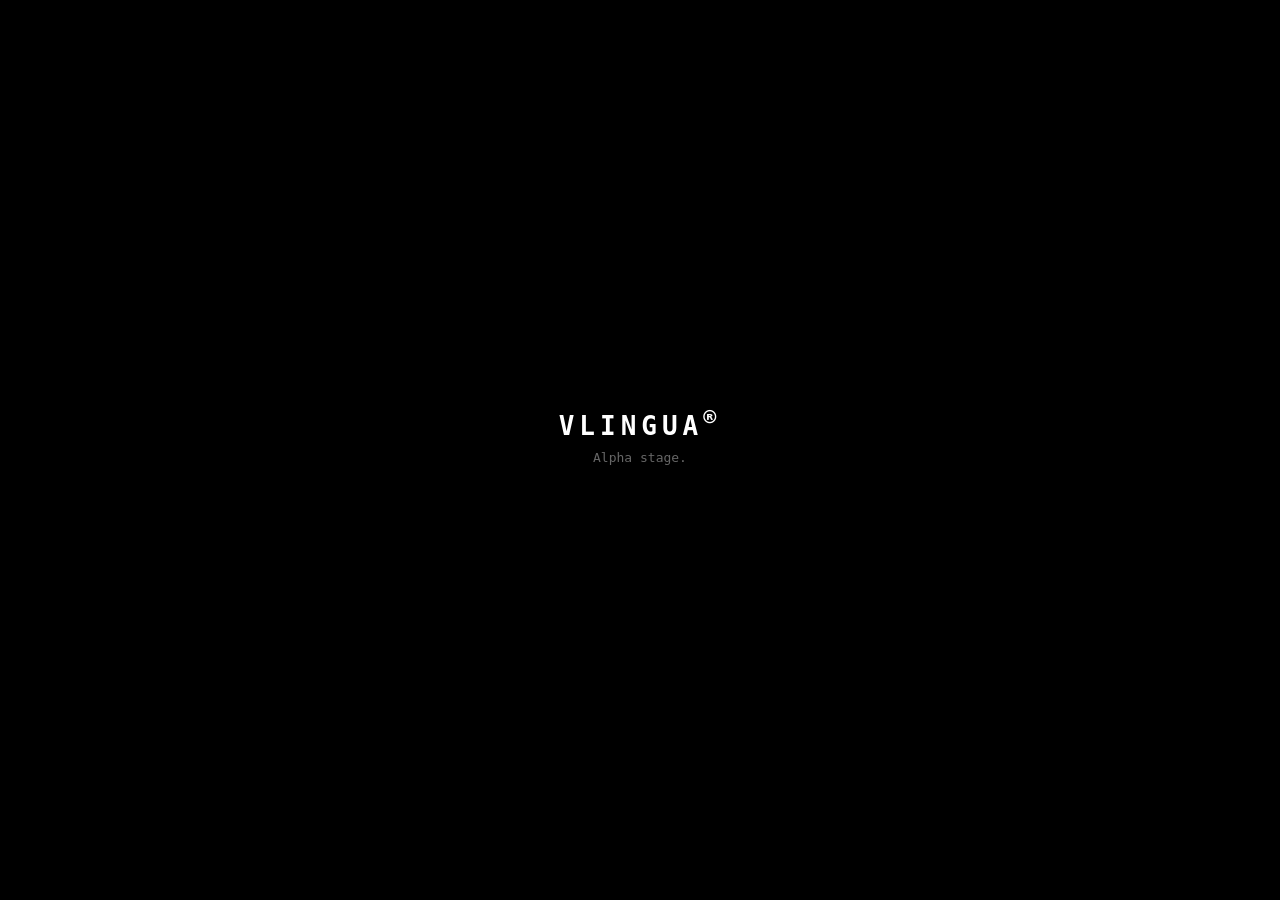
==== index.html @ 322494f4 "first commit" ====
<!DOCTYPE html>
<html lang="en">
<head>
    <meta charset="UTF-8">
    <title>Vlingua</title>
    <style>
        body { 
            background: #000; 
            color: #fff; 
            font-family: monospace; 
            display: flex; 
            flex-direction: column; 
            align-items: center; 
            justify-content: center; 
            height: 100vh; 
            margin: 0; 
        }
        h1 { letter-spacing: 5px; margin: 0; }
        p { color: #666; margin: 10px 0 30px 0; }
    </style>
</head>
<body>
    <h1>VLINGUA<sup>&reg;</sup></h1>
    <p>Alpha stage.</p>
</body>
</html>
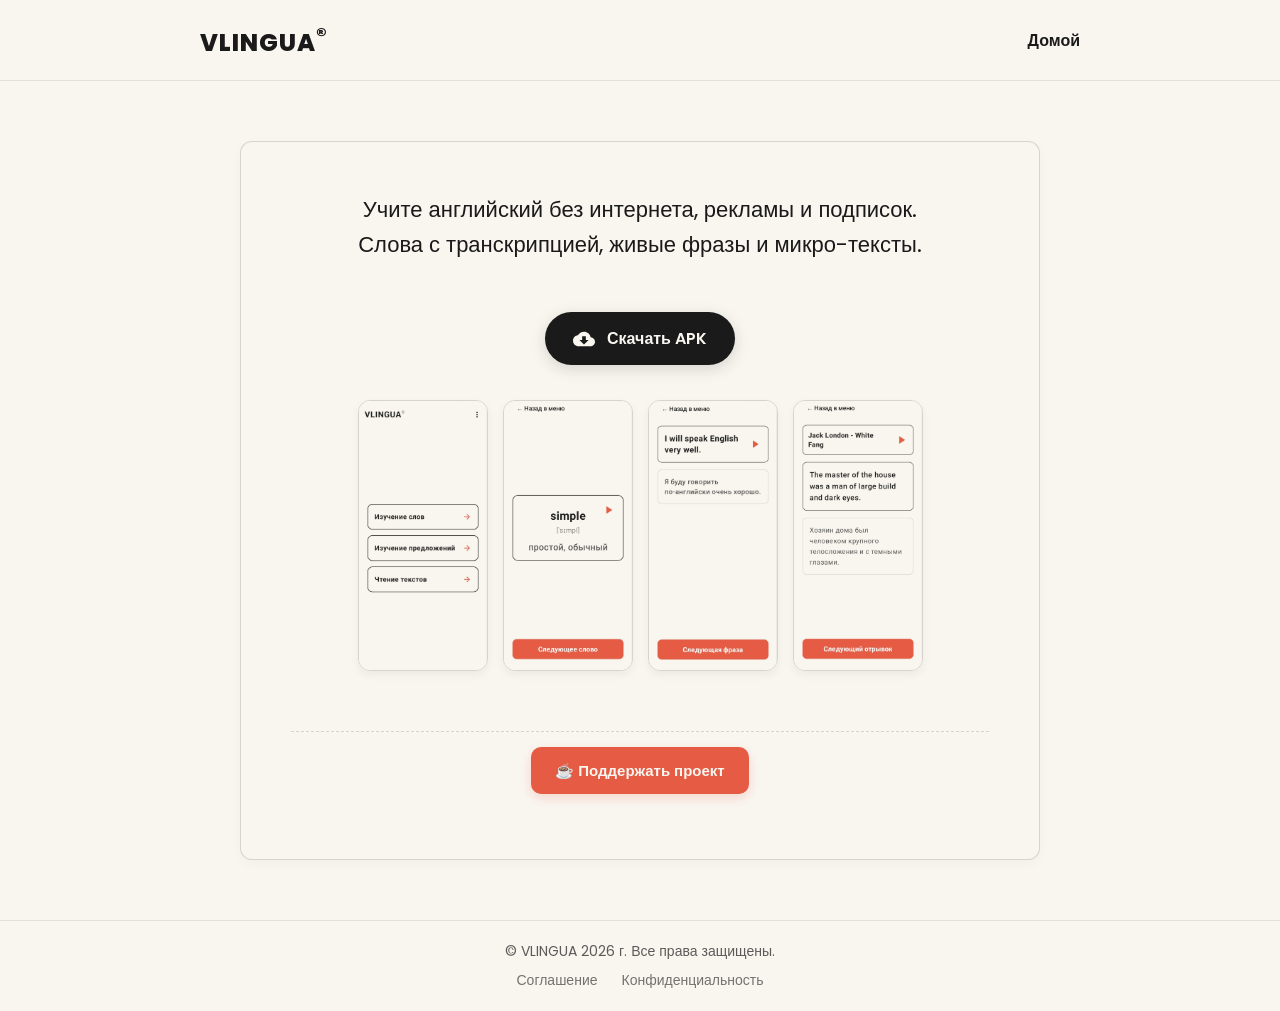
==== commit 9018486f: "Add release" ====
--- a/index.html
+++ b/index.html
@@ -1,27 +1,52 @@
 <!DOCTYPE html>
-<html lang="en">
+<html lang="ru">
 <head>
-    <meta charset="UTF-8">
-    <title>Vlingua</title>
-    <style>
-        body { 
-            background: #000; 
-            color: #fff; 
-            font-family: monospace; 
-            display: flex; 
-            flex-direction: column; 
-            align-items: center; 
-            justify-content: center; 
-            height: 100vh; 
-            margin: 0; 
-        }
-        h1 { letter-spacing: 5px; margin: 0; }
-        p { color: #666; margin: 10px 0 30px 0; }
-    </style>
+  <link rel="stylesheet" href ="src/styles.css" />
+  <link rel="preconnect" href="https://fonts.googleapis.com" />
+  <link rel="preconnect" href="https://fonts.gstatic.com" crossorigin />
+  <link href="https://fonts.googleapis.com/css2?family=Poppins:wght@300;400;600;700;800&display=swap" rel="stylesheet" />
+  <meta charset = "utf-8"/>
+  <meta name = "viewport" content="width=device-width, initial-scale=1.0"/>
+  <title>Главная страница</title>
 </head>
 <body>
-    <h1>VLINGUA<sup>&reg;</sup></h1>
-    <p>Alpha stage.</p>
+  <header>
+    <a href = "index.html"><h1 class = "h1logo">VLINGUA<sup>&reg;</sup></h1></a>
+    <nav>
+	<ul>
+	    <li><a href = "index.html">Домой</a></li>
+	</ul>
+    </nav>
+  </header>
+    <div class="conteiner">
+    <div class="listofcontent">
+      <h3>Учите английский без интернета, рекламы и подписок. Слова с транскрипцией, живые фразы и микро-тексты.</h3>
+      <div class="cta-wrapper">
+          <a href="https://github.com/Vlingua/vlingua/releases/download/1.0.0/vlingua-v1.0.0.apk" class="github-btn" target="_blank" rel="noopener">
+              <svg class="download-icon" viewBox="0 0 24 24" fill="currentColor" xmlns="http://w3.org">
+                  <path d="M19.35 10.04C18.67 6.59 15.64 4 12 4 9.11 4 6.6 5.64 5.35 8.04 2.34 8.36 0 10.91 0 14c0 3.31 2.69 6 6 6h13c2.76 0 5-2.24 5-5 0-2.64-2.05-4.78-4.65-4.96zM17 13l-5 5-5-5h3V9h4v4h3z"/>
+              </svg>
+               <span>Скачать APK</span>
+          </a>
+      </div>
+      <div class="screenshots-gallery">
+        <img src="src/IMG-1.jpg" alt="Главная" class="app-screen">
+        <img src="src/IMG-2.jpg" alt="Режим слова" class="app-screen">
+        <img src="src/IMG-3.jpg" alt="Режим фразы" class="app-screen">
+        <img src="src/IMG-4.jpg" alt="Режим тексты" class="app-screen">
+      </div>
+      <div class="donate-wrapper">
+        <a href="https://www.sberbank.ru/ru/choise_bank?requisiteNumber=79677491486&bankCode=100000000111" class="donate-btn" target="_blank" rel="noopener">
+          ☕ Поддержать проект
+        </a>
+      </div>
+      <!-- --------------------------------------- -->
+    </div>
+  </div>
+  <div id = "footer">
+    <p>© VLINGUA 2026 г. Все права защищены.</p>
+    <a href ="terms.html">Соглашение</a>
+    <a href ="privacy.html">Конфиденциальность</a>
+  </div>
 </body>
 </html>
-
--- a/src/styles.css
+++ b/src/styles.css
@@ -0,0 +1,275 @@
+/* --- Сброс стилей и базовые настройки --- */
+* {
+    margin: 0px;
+    padding: 0px;
+    box-sizing: border-box; /* Защищает разметку от поломок при padding */
+}
+
+body {
+    /* 60% - Теплый белый бумажный фон Sanzo Wada */
+    background-color: #F9F6F0; 
+    /* 30% - Глубокий угольный цвет для всего основного текста */
+    color: #1A1A1A; 
+    font-family: 'Poppins', sans-serif;
+    display: flex;
+    flex-direction: column;
+    min-height: 100vh;
+}
+
+/* --- Ссылки --- */
+a {
+    text-decoration: none;
+    color: #1A1A1A;
+    transition: color 0.2s ease; /* Плавная смена цвета при наведении */
+}
+
+/* 10% - Акцент при наведении на ссылки: Кораллово-красный */
+a:hover {
+    color: #E55B44; 
+}
+
+/* --- Шапка сайта (Header) --- */
+header {
+    display: flex;
+    flex-direction: row;
+    justify-content: space-between;
+    align-items: center;
+    padding: 15px 20px;
+    /* Тонкая серо-черная линия снизу для структуры */
+    border-bottom: 1px solid rgba(26, 26, 26, 0.1); 
+}
+
+.h1logo {
+    color: #1A1A1A;
+    font-size: 24px;
+    font-weight: 800;
+    letter-spacing: 1px;
+}
+
+/* 10% - Название бренда загорается коралловым при наведении */
+.h1logo:hover {
+    color: #E55B44;
+}
+
+nav ul {
+    list-style: none;
+}
+
+nav li {
+    display: inline-block;
+}
+
+nav a {
+    font-weight: 600;
+    font-size: 16px;
+}
+
+/* --- Главный контейнер (Container) --- */
+.conteiner {
+    flex: 1; /* Прижимает футер к самому низу экрана */
+    display: flex;
+    flex-direction: column;
+    justify-content: center;
+    padding: 20px;
+}
+
+/* --- Карточки контента --- */
+.listofcontent, .content {
+    /* Чистый белый цвет заменен на мягкую бумажную подложку */
+    background: #F9F6F0; 
+    /* Мягкая серо-черная аккуратная рамка для карточки слов */
+    border: 1px solid rgba(26, 26, 26, 0.15); 
+    border-radius: 12px; /* Закругленные углы как в Android */
+    padding: 30px;
+    margin: 15px 0;
+    box-shadow: 0 4px 12px rgba(26, 26, 26, 0.03); /* Едва заметная дорогая тень */
+}
+
+/* Стилизация главного оффера внутри карточки */
+.listofcontent h3 {
+    font-weight: 400;
+    line-height: 1.6;
+    font-size: 18px;
+    max-width: 600px;
+    margin: 0 auto;
+    text-align: center;
+}
+
+/* --- Футер сайта (Нижняя панель) --- */
+#footer {
+    padding: 20px;
+    text-align: center;
+    font-size: 14px;
+    /* Тонкая серо-черная линия сверху для отделения футера */
+    border-top: 1px solid rgba(26, 26, 26, 0.1); 
+    color: rgba(26, 26, 26, 0.7); /* Чуть приглушенный угольный текст */
+}
+
+#footer p {
+    margin-bottom: 8px;
+}
+
+#footer a {
+    margin: 0 10px;
+    font-weight: 400;
+    color: rgba(26, 26, 26, 0.6);
+}
+
+#footer a:hover {
+    color: #E55B44; /* Коралловый при наведении в футере */
+}
+
+/* --- Код и превью (если будут на сайте) --- */
+pre {
+    background: rgba(26, 26, 26, 0.03);
+    border: 1px solid rgba(26, 26, 26, 0.1);
+    border-left: 4px solid #E55B44; /* 10% - Коралловый акцент на линию слева */
+    color: #1A1A1A;
+    font-family: monospace;
+    font-size: 15px;
+    line-height: 1.6;
+    margin-bottom: 1.6em;
+    max-width: 100%;
+    overflow: auto;
+    padding: 1em 1.5em;
+    display: block;
+    word-wrap: break-word;
+    border-radius: 0 8px 8px 0;
+}
+
+/* --- Адаптивность для больших экранов (Компьютеры и ноутбуки) --- */
+@media (min-width: 950px) {
+    header {
+        padding: 20px 200px; /* Выравнивание шапки по сетке контента */
+    }
+
+    .conteiner {
+        padding: 40px 0;
+    }
+
+    .listofcontent, .content {
+        max-width: 800px;
+        width: 100%;
+        margin: 20px auto; /* Центрирование карточки строго по центру экрана */
+        padding: 50px;
+    }
+
+    .listofcontent h3 {
+        font-size: 22px; /* Более крупный и читаемый шрифт на ПК */
+    }
+
+    .picture {
+        height: 350px;
+    }
+}
+
+.github-btn {
+    display: inline-flex;
+    align-items: center;
+    background-color: #1A1A1A; /* Ваша 30% структура */
+    color: #F9F6F0 !important;
+    padding: 14px 28px;
+    border-radius: 50px;
+    font-weight: 600;
+    font-size: 16px;
+    box-shadow: 0 4px 15px rgba(26, 26, 26, 0.15);
+    transition: all 0.3s ease;
+}
+
+.github-btn:hover {
+    background-color: #E55B44; /* 10% - Коралловый всплеск Вады */
+    transform: translateY(-2px);
+    box-shadow: 0 6px 20px rgba(229, 91, 68, 0.3);
+}
+
+.download-icon {
+    width: 22px;
+    height: 22px;
+    margin-right: 12px;
+    fill: currentColor;
+}
+
+.cta-wrapper {
+    display: flex;
+    justify-content: center; /* Центрирует карточку кнопки по горизонтали */
+    align-items: center;
+    margin-top: 50px;       /* Увеличенный отступ сверху от текста h3 */
+    margin-bottom: 20px;    /* Отступ снизу до границ контейнера */
+    width: 100%;            /* Растягиваем контейнер во всю ширину для точного центра */
+}
+
+.screenshots-gallery {
+    display: flex;
+    flex-direction: row;
+    
+    /* ИСПРАВЛЕНИЕ: Это свойство сдвинет все 4 скриншота ровно в центр */
+    justify-content: center; 
+    
+    /* Зазор между скриншотами */
+    gap: 15px; 
+    margin-top: 35px;
+    
+    /* Разрешаем перенос картинок на новую строку, если они не влезают на мобильных */
+    flex-wrap: wrap; 
+    padding-bottom: 10px;
+    width: 100%;
+}
+
+.app-screen {
+    /* Поскольку картинок теперь 4, пропорционально уменьшаем базовую ширину */
+    width: 22%; 
+    min-width: 80px;
+    max-width: 130px; 
+    height: auto;
+    border-radius: 12px;
+    border: 1px solid rgba(26, 26, 26, 0.15); 
+    box-shadow: 0 4px 10px rgba(26, 26, 26, 0.05);
+}
+
+/* --- Блок поддержки автора (Донат) --- */
+.donate-wrapper {
+    text-align: center;
+    margin-top: 40px; /* Свободный отступ от скриншотов сверху */
+    padding: 15px;
+    border-top: 1px dashed rgba(26, 26, 26, 0.15); /* Аккуратная пунктирная линия сверху */
+}
+
+.donate-text {
+    font-size: 14px;
+    line-height: 1.5;
+    /* Угольный текст, но слегка приглушенный для мягкости */
+    color: rgba(26, 26, 26, 0.7); 
+    max-width: 500px;
+    margin: 0 auto 15px auto; /* Центрируем текст по центру */
+}
+
+.donate-btn {
+    display: inline-flex;
+    align-items: center;
+    /* 10% Акцент Вады - кораллово-красный цвет */
+    background-color: #E55B44; 
+    color: #F9F6F0 !important; /* Цвет теплой бумаги для текста */
+    padding: 12px 24px;
+    border-radius: 10px;
+    font-weight: 600;
+    font-size: 15px;
+    box-shadow: 0 4px 12px rgba(229, 91, 68, 0.2);
+    transition: all 0.2s ease;
+}
+
+/* Эффект при наведении */
+.donate-btn:hover {
+    /* Меняется на глубокий угольный */
+    background-color: #1A1A1A; 
+    box-shadow: 0 6px 15px rgba(26, 26, 26, 0.2);
+    transform: translateY(-1px);
+}
+
+@media (min-width: 950px) {
+    .donate-wrapper {
+        margin-top: 50px;
+    }
+    .donate-text {
+        font-size: 15px;
+    }
+}
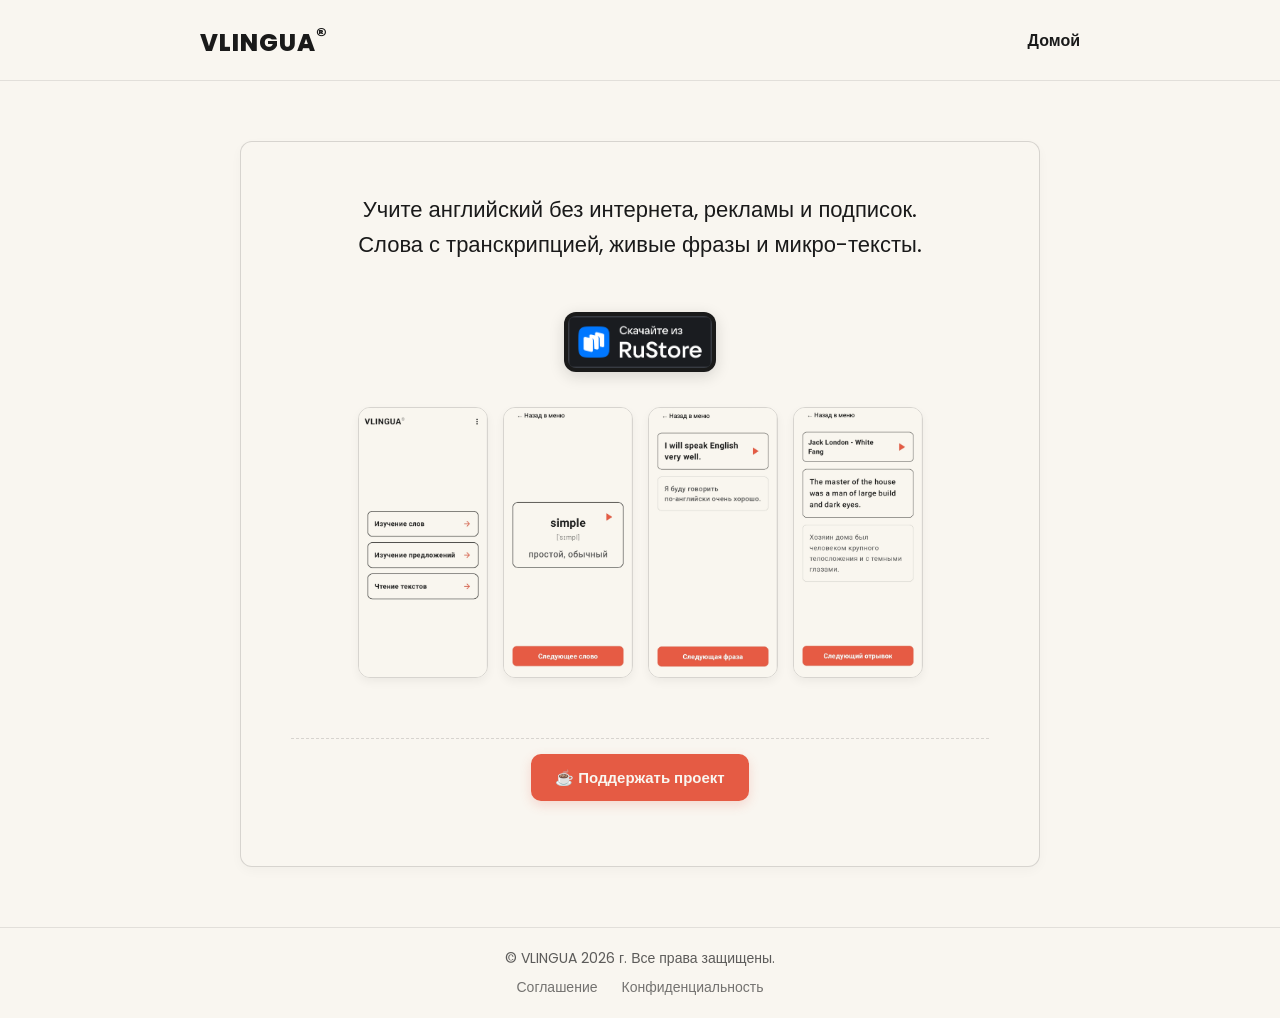
==== commit 9db7331a: "Add rustore link" ====
--- a/index.html
+++ b/index.html
@@ -22,11 +22,8 @@
     <div class="listofcontent">
       <h3>Учите английский без интернета, рекламы и подписок. Слова с транскрипцией, живые фразы и микро-тексты.</h3>
       <div class="cta-wrapper">
-          <a href="https://github.com/Vlingua/vlingua/releases/download/1.0.0/vlingua-v1.0.0.apk" class="github-btn" target="_blank" rel="noopener">
-              <svg class="download-icon" viewBox="0 0 24 24" fill="currentColor" xmlns="http://w3.org">
-                  <path d="M19.35 10.04C18.67 6.59 15.64 4 12 4 9.11 4 6.6 5.64 5.35 8.04 2.34 8.36 0 10.91 0 14c0 3.31 2.69 6 6 6h13c2.76 0 5-2.24 5-5 0-2.64-2.05-4.78-4.65-4.96zM17 13l-5 5-5-5h3V9h4v4h3z"/>
-              </svg>
-               <span>Скачать APK</span>
+          <a href="https://www.rustore.ru/catalog/app/com.vlingua.vlingua" class="rustore-btn" target="_blank" rel="noopener">
+              <img src="src/logo-color-dark.png" alt="Скачайте из RuStore" class="rustore-badge-img">
           </a>
       </div>
       <div class="screenshots-gallery">
--- a/src/styles.css
+++ b/src/styles.css
@@ -163,39 +163,38 @@
     }
 }
 
-.github-btn {
+.rustore-btn {
     display: inline-flex;
     align-items: center;
-    background-color: #1A1A1A; /* Ваша 30% структура */
-    color: #F9F6F0 !important;
-    padding: 14px 28px;
-    border-radius: 50px;
-    font-weight: 600;
-    font-size: 16px;
+    justify-content: center;
+    background-color: #1A1A1A;
+    padding: 4px;
+    border-radius: 12px;
     box-shadow: 0 4px 15px rgba(26, 26, 26, 0.15);
     transition: all 0.3s ease;
-}
-
-.github-btn:hover {
-    background-color: #E55B44; /* 10% - Коралловый всплеск Вады */
+    text-decoration: none;
+}
+
+.rustore-btn:hover {
+    background-color: #E55B44;
     transform: translateY(-2px);
     box-shadow: 0 6px 20px rgba(229, 91, 68, 0.3);
 }
 
-.download-icon {
-    width: 22px;
-    height: 22px;
-    margin-right: 12px;
-    fill: currentColor;
+.rustore-badge-img {
+    height: 52px;
+    width: auto;
+    display: block;
+    border-radius: 8px;
 }
 
 .cta-wrapper {
     display: flex;
-    justify-content: center; /* Центрирует карточку кнопки по горизонтали */
-    align-items: center;
-    margin-top: 50px;       /* Увеличенный отступ сверху от текста h3 */
-    margin-bottom: 20px;    /* Отступ снизу до границ контейнера */
-    width: 100%;            /* Растягиваем контейнер во всю ширину для точного центра */
+    justify-content: center; 
+    align-items: center;
+    margin-top: 50px;       
+    margin-bottom: 20px;    
+    width: 100%;            
 }
 
 .screenshots-gallery {
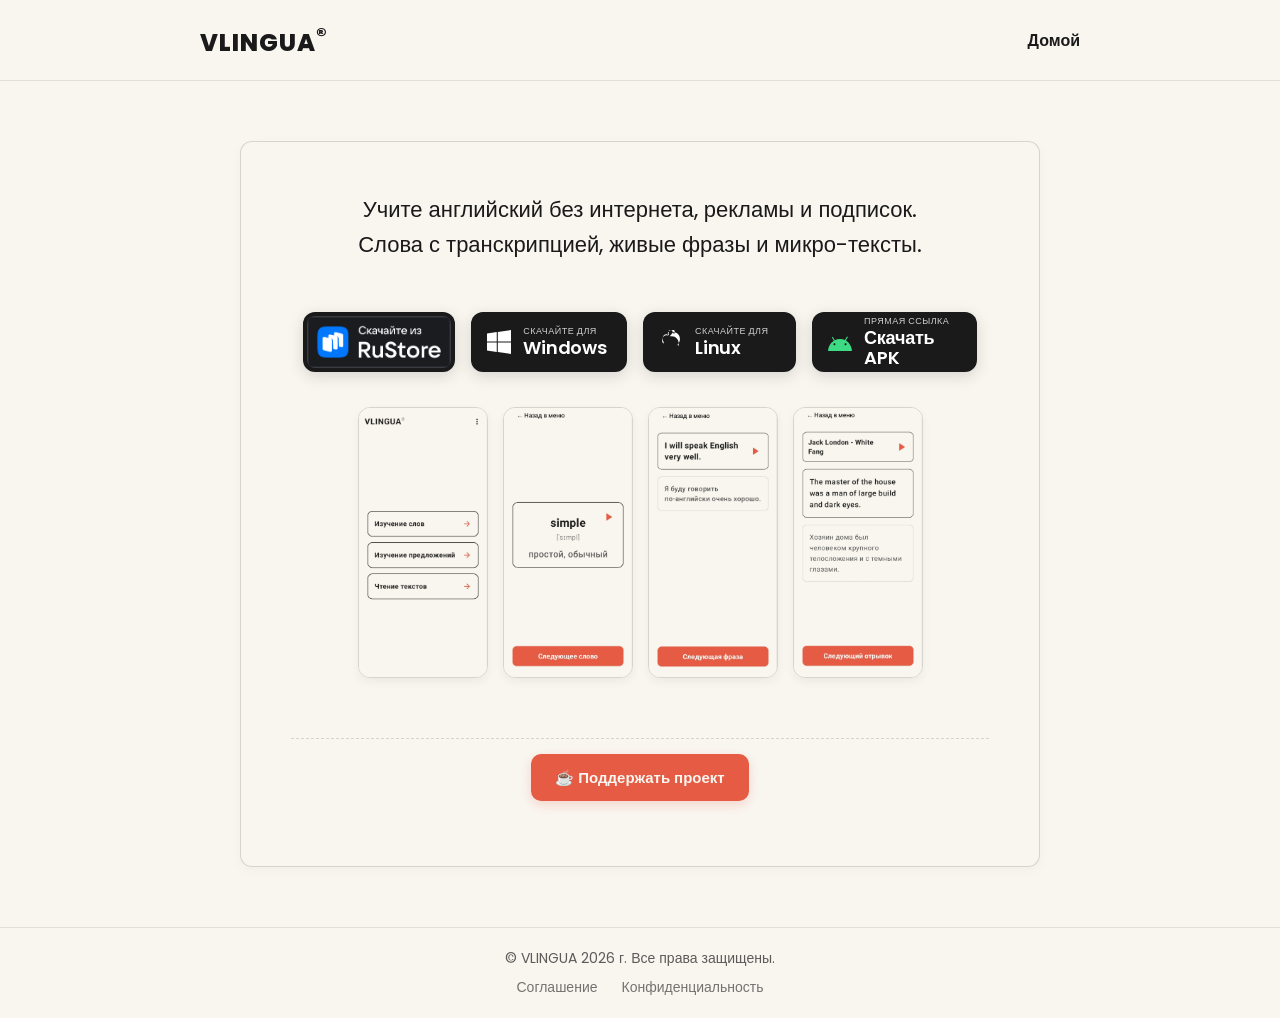
==== commit 9c696454: "Add release" ====
--- a/index.html
+++ b/index.html
@@ -2,6 +2,7 @@
 <html lang="ru">
 <head>
   <link rel="stylesheet" href ="src/styles.css" />
+  <link rel="icon" type="image/png" href="src/favicon.png">
   <link rel="preconnect" href="https://fonts.googleapis.com" />
   <link rel="preconnect" href="https://fonts.gstatic.com" crossorigin />
   <link href="https://fonts.googleapis.com/css2?family=Poppins:wght@300;400;600;700;800&display=swap" rel="stylesheet" />
@@ -25,6 +26,42 @@
           <a href="https://www.rustore.ru/catalog/app/com.vlingua.vlingua" class="rustore-btn" target="_blank" rel="noopener">
               <img src="src/logo-color-dark.png" alt="Скачайте из RuStore" class="rustore-badge-img">
           </a>
+          
+          <a href="https://github.com/Vlingua/vlingua/releases/download/1.0.0/vlingua-v1.0.0-x64.exe" class="rustore-btn" download>
+              <div class="desktop-badge-content">
+                  <svg class="badge-svg-icon" viewBox="0 0 24 24" fill="currentColor">
+                      <path d="M0 3.449L9.75 2.1v9.451H0V3.449zM0 12.45h9.75v9.45L0 20.551v-8.101zM10.8 1.95L24 0v11.55H10.8V1.95zM10.8 12.45H24v11.55l-13.2-1.95v-9.6z"/>
+                  </svg>
+                  <div class="badge-text-block">
+                      <span class="badge-sub-text">Скачайте для</span>
+                      <span class="badge-main-text">Windows</span>
+                  </div>
+              </div>
+          </a>
+          
+          <a href="https://github.com/Vlingua/vlingua/releases/download/1.0.0/vlingua-v1.0.0.tar" class="rustore-btn" download>
+              <div class="desktop-badge-content">
+                  <svg class="badge-svg-icon" viewBox="0 0 24 24" fill="currentColor">
+                      <path d="M12 .003c-.947 0-1.84.185-2.613.518.528.28 1.05.65 1.54.1.284-.316.666-.518 1.073-.518.91 0 1.64.848 1.64 1.91 0 .152-.016.3-.045.443.435-.098.892-.15 1.36-.15 3.328 0 6.012 3.018 6.012 6.75 0 2.227-.96 4.195-2.457 5.437.318.523.58 1.11.758 1.734a5.952 5.952 0 0 0 .546-2.434c0-4.142-3.08-7.5-6.88-7.5-.544 0-1.07.07-1.574.2a2.38 2.38 0 0 0-.256-.995c.57-.406 1.084-.95 1.516-1.597.5-.75 1.03-1.026 1.637-.624.167.112.372.18.594.18.636 0 1.15-.556 1.15-1.24 0-.498-.344-.916-.813-1.134.196-.403.313-.865.313-1.353 0-1.636-1.124-2.96-2.512-2.96-.34 0-.663.08-.952.225A5.823 5.822 0 0 0 12 .003zm-2.072 2.1c-.636 0-1.15.556-1.15 1.24 0 .343.13.65.342.883-.1.144-.183.3-.247.465a3.42 3.42 0 0 0-1.465-.333c-2.146 0-3.882 1.942-3.882 4.346 0 1.277.487 2.417 1.277 3.238-.172.548-.28 1.134-.316 1.74a4.417 4.417 0 0 1-1.396-3.237c0-2.8 1.96-5.074 4.377-5.074.453 0 .887.08 1.293.227a1.472 1.472 0 0 0 1.168-1.24c0-.14.02-.27.05-.4-.282-.162-.49-.452-.49-.795 0-.5.222-.924.53-.133-.11-.295-.175-.494-.175zM12 8.253c4.274 0 7.74 3.802 7.74 8.5 0 .914-.132 1.8-.372 2.637-.68 2.37-2.484 4.148-4.75 4.544a8.777 8.777 0 0 1-5.234 0c-2.266-.396-4.07-2.173-4.75-4.544a10.07 10.07 0 0 1-.373-2.637c0-4.698 3.466-8.5 7.74-8.5zm0 1.5c-3.327 0-6.022 3.13-6.022 7 0 .62.083 1.218.234 1.785.495 1.865 1.928 3.277 3.666 3.59a6.837 8.8 0 0 0 4.244 0c1.738-.313 3.17-1.725 3.666-3.59.15-.567.234-1.166.234-1.785 0-3.87-2.695-7-6.022-7z"/>
+                  </svg>
+                  <div class="badge-text-block">
+                      <span class="badge-sub-text">Скачайте для</span>
+                      <span class="badge-main-text">Linux</span>
+                  </div>
+              </div>
+          </a>
+
+          <a href="https://github.com/Vlingua/vlingua/releases/download/1.0.0/vlingua-v1.0.0.apk" class="rustore-btn" download>
+              <div class="desktop-badge-content">
+                  <svg class="badge-svg-icon android-icon-color" viewBox="0 0 24 24" fill="currentColor">
+                      <path d="M17.523 15.3414c-.5511 0-.9993-.4482-.9993-.9993s.4482-.9993.9993-.9993c.5511 0 .9993.4482.9993.9993s-.4482.9993-.9993.9993m-11.046 0c-.5511 0-.9993-.4482-.9993-.9993s.4482-.9993.9993-.9993c.5511 0 .9993.4482.9993.9993s-.4482.9993-.9993.9993m11.3945-4.838l1.7915-3.103a.5398.5398 0 0 0-.1969-.737c-.2444-.141-.5573-.0572-.6983.1872l-1.821 3.1554A11.4116 11.4116 0 0 0 12 9.006c-1.8906 0-3.6338.4632-5.1843 1.2803L4.9947 7.131a.5413.5413 0 0 0-.6983-.1873c-.2444.141-.3283.4539-.197.737l1.7916 3.103C2.4578 12.8715.352 16.5375 0 20.9163h24c-.352-4.3788-2.4578-8.0448-5.9355-10.4129"/>
+                  </svg>
+                  <div class="badge-text-block">
+                      <span class="badge-sub-text">Прямая ссылка</span>
+                      <span class="badge-main-text">Скачать APK</span>
+                  </div>
+              </div>
+          </a>
       </div>
       <div class="screenshots-gallery">
         <img src="src/IMG-1.jpg" alt="Главная" class="app-screen">
--- a/src/styles.css
+++ b/src/styles.css
@@ -1,14 +1,12 @@
-/* --- Сброс стилей и базовые настройки --- */
+
 * {
     margin: 0px;
     padding: 0px;
-    box-sizing: border-box; /* Защищает разметку от поломок при padding */
+    box-sizing: border-box;
 }
 
 body {
-    /* 60% - Теплый белый бумажный фон Sanzo Wada */
     background-color: #F9F6F0; 
-    /* 30% - Глубокий угольный цвет для всего основного текста */
     color: #1A1A1A; 
     font-family: 'Poppins', sans-serif;
     display: flex;
@@ -16,26 +14,22 @@
     min-height: 100vh;
 }
 
-/* --- Ссылки --- */
 a {
     text-decoration: none;
     color: #1A1A1A;
-    transition: color 0.2s ease; /* Плавная смена цвета при наведении */
-}
-
-/* 10% - Акцент при наведении на ссылки: Кораллово-красный */
+    transition: color 0.2s ease;
+}
+
 a:hover {
     color: #E55B44; 
 }
 
-/* --- Шапка сайта (Header) --- */
 header {
     display: flex;
     flex-direction: row;
     justify-content: space-between;
     align-items: center;
     padding: 15px 20px;
-    /* Тонкая серо-черная линия снизу для структуры */
     border-bottom: 1px solid rgba(26, 26, 26, 0.1); 
 }
 
@@ -46,7 +40,6 @@
     letter-spacing: 1px;
 }
 
-/* 10% - Название бренда загорается коралловым при наведении */
 .h1logo:hover {
     color: #E55B44;
 }
@@ -64,28 +57,23 @@
     font-size: 16px;
 }
 
-/* --- Главный контейнер (Container) --- */
 .conteiner {
-    flex: 1; /* Прижимает футер к самому низу экрана */
+    flex: 1;
     display: flex;
     flex-direction: column;
     justify-content: center;
     padding: 20px;
 }
 
-/* --- Карточки контента --- */
 .listofcontent, .content {
-    /* Чистый белый цвет заменен на мягкую бумажную подложку */
     background: #F9F6F0; 
-    /* Мягкая серо-черная аккуратная рамка для карточки слов */
     border: 1px solid rgba(26, 26, 26, 0.15); 
-    border-radius: 12px; /* Закругленные углы как в Android */
+    border-radius: 12px;
     padding: 30px;
     margin: 15px 0;
-    box-shadow: 0 4px 12px rgba(26, 26, 26, 0.03); /* Едва заметная дорогая тень */
-}
-
-/* Стилизация главного оффера внутри карточки */
+    box-shadow: 0 4px 12px rgba(26, 26, 26, 0.03);
+}
+
 .listofcontent h3 {
     font-weight: 400;
     line-height: 1.6;
@@ -95,14 +83,12 @@
     text-align: center;
 }
 
-/* --- Футер сайта (Нижняя панель) --- */
 #footer {
     padding: 20px;
     text-align: center;
     font-size: 14px;
-    /* Тонкая серо-черная линия сверху для отделения футера */
     border-top: 1px solid rgba(26, 26, 26, 0.1); 
-    color: rgba(26, 26, 26, 0.7); /* Чуть приглушенный угольный текст */
+    color: rgba(26, 26, 26, 0.7);
 }
 
 #footer p {
@@ -116,14 +102,13 @@
 }
 
 #footer a:hover {
-    color: #E55B44; /* Коралловый при наведении в футере */
-}
-
-/* --- Код и превью (если будут на сайте) --- */
+    color: #E55B44;
+}
+
 pre {
     background: rgba(26, 26, 26, 0.03);
     border: 1px solid rgba(26, 26, 26, 0.1);
-    border-left: 4px solid #E55B44; /* 10% - Коралловый акцент на линию слева */
+    border-left: 4px solid #E55B44;
     color: #1A1A1A;
     font-family: monospace;
     font-size: 15px;
@@ -137,10 +122,9 @@
     border-radius: 0 8px 8px 0;
 }
 
-/* --- Адаптивность для больших экранов (Компьютеры и ноутбуки) --- */
 @media (min-width: 950px) {
     header {
-        padding: 20px 200px; /* Выравнивание шапки по сетке контента */
+        padding: 20px 200px;
     }
 
     .conteiner {
@@ -150,12 +134,12 @@
     .listofcontent, .content {
         max-width: 800px;
         width: 100%;
-        margin: 20px auto; /* Центрирование карточки строго по центру экрана */
+        margin: 20px auto;
         padding: 50px;
     }
 
     .listofcontent h3 {
-        font-size: 22px; /* Более крупный и читаемый шрифт на ПК */
+        font-size: 22px;
     }
 
     .picture {
@@ -197,25 +181,74 @@
     width: 100%;            
 }
 
+.desktop-badge-content {
+    display: flex;
+    align-items: center;
+    height: 52px;
+    min-width: 145px;
+    padding: 0 16px 0 12px;
+    box-sizing: border-box;
+    font-family: 'Poppins', sans-serif;
+    color: #FFFFFF;
+}
+
+.badge-svg-icon {
+    width: 24px;
+    height: 24px;
+    margin-right: 12px;
+    flex-shrink: 0;
+}
+
+.badge-text-block {
+    display: flex;
+    flex-direction: column;
+    align-items: flex-start;
+    text-align: left;
+    line-height: 1.1;
+}
+
+.badge-sub-text {
+    font-size: 9px;
+    font-weight: 400;
+    text-transform: uppercase;
+    letter-spacing: 0.5px;
+    opacity: 0.8;
+}
+
+.badge-main-text {
+    font-size: 18px;
+    font-weight: 600;
+    letter-spacing: -0.2px;
+    margin-top: 1px;
+}
+
+@media (max-width: 650px) {
+    .cta-wrapper {
+        flex-direction: column;
+        gap: 12px;
+        padding: 0 24px;
+    }
+    .rustore-btn, .desktop-badge-content {
+        width: 100%;
+        max-width: 220px;
+    }
+}
+
 .screenshots-gallery {
     display: flex;
     flex-direction: row;
     
-    /* ИСПРАВЛЕНИЕ: Это свойство сдвинет все 4 скриншота ровно в центр */
     justify-content: center; 
     
-    /* Зазор между скриншотами */
     gap: 15px; 
     margin-top: 35px;
     
-    /* Разрешаем перенос картинок на новую строку, если они не влезают на мобильных */
     flex-wrap: wrap; 
     padding-bottom: 10px;
     width: 100%;
 }
 
 .app-screen {
-    /* Поскольку картинок теперь 4, пропорционально уменьшаем базовую ширину */
     width: 22%; 
     min-width: 80px;
     max-width: 130px; 
@@ -225,29 +258,26 @@
     box-shadow: 0 4px 10px rgba(26, 26, 26, 0.05);
 }
 
-/* --- Блок поддержки автора (Донат) --- */
 .donate-wrapper {
     text-align: center;
-    margin-top: 40px; /* Свободный отступ от скриншотов сверху */
+    margin-top: 40px;
     padding: 15px;
-    border-top: 1px dashed rgba(26, 26, 26, 0.15); /* Аккуратная пунктирная линия сверху */
+    border-top: 1px dashed rgba(26, 26, 26, 0.15);
 }
 
 .donate-text {
     font-size: 14px;
     line-height: 1.5;
-    /* Угольный текст, но слегка приглушенный для мягкости */
     color: rgba(26, 26, 26, 0.7); 
     max-width: 500px;
-    margin: 0 auto 15px auto; /* Центрируем текст по центру */
+    margin: 0 auto 15px auto;
 }
 
 .donate-btn {
     display: inline-flex;
     align-items: center;
-    /* 10% Акцент Вады - кораллово-красный цвет */
     background-color: #E55B44; 
-    color: #F9F6F0 !important; /* Цвет теплой бумаги для текста */
+    color: #F9F6F0 !important;
     padding: 12px 24px;
     border-radius: 10px;
     font-weight: 600;
@@ -256,14 +286,29 @@
     transition: all 0.2s ease;
 }
 
-/* Эффект при наведении */
 .donate-btn:hover {
-    /* Меняется на глубокий угольный */
     background-color: #1A1A1A; 
     box-shadow: 0 6px 15px rgba(26, 26, 26, 0.2);
     transform: translateY(-1px);
 }
 
+
+.android-icon-color {
+    color: #3DDC84;
+    transition: color 0.3s ease;
+}
+
+
+.rustore-btn:hover .android-icon-color {
+    color: #FFFFFF;
+}
+
+
+.cta-wrapper {
+    gap: 16px;
+    padding: 0 12px;
+}
+
 @media (min-width: 950px) {
     .donate-wrapper {
         margin-top: 50px;
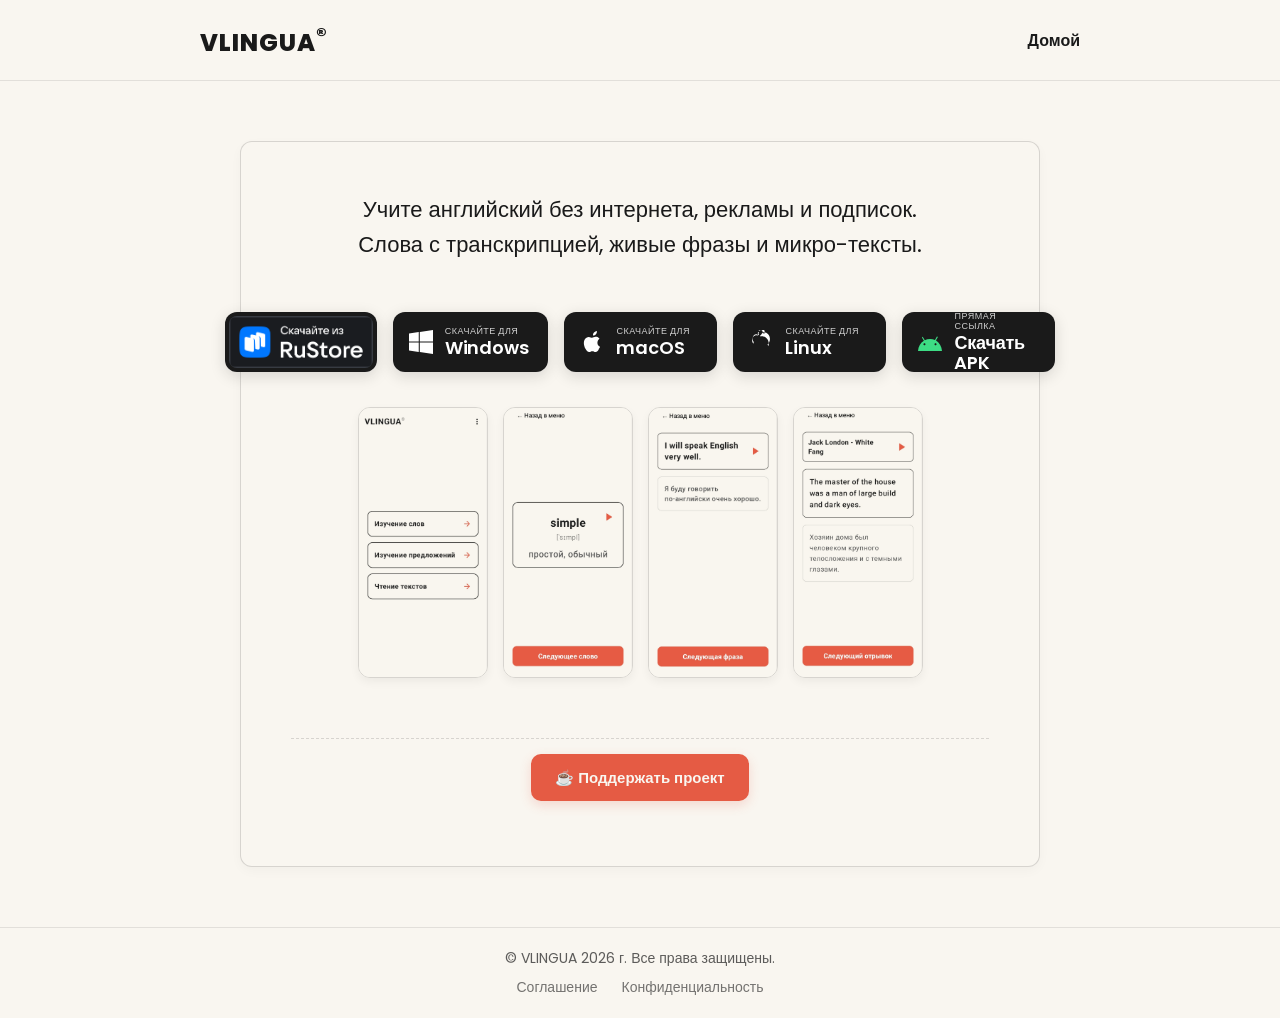
==== commit 575ecc25: "Add release" ====
--- a/index.html
+++ b/index.html
@@ -27,7 +27,7 @@
               <img src="src/logo-color-dark.png" alt="Скачайте из RuStore" class="rustore-badge-img">
           </a>
           
-          <a href="https://github.com/Vlingua/vlingua/releases/download/1.0.0/vlingua-v1.0.0-x64.exe" class="rustore-btn" download>
+          <a href="https://github.com/Vlingua/vlingua/releases/download/v1.0.0/vlingua-v1.0.0-x64.exe" class="rustore-btn" download>
               <div class="desktop-badge-content">
                   <svg class="badge-svg-icon" viewBox="0 0 24 24" fill="currentColor">
                       <path d="M0 3.449L9.75 2.1v9.451H0V3.449zM0 12.45h9.75v9.45L0 20.551v-8.101zM10.8 1.95L24 0v11.55H10.8V1.95zM10.8 12.45H24v11.55l-13.2-1.95v-9.6z"/>
@@ -38,8 +38,20 @@
                   </div>
               </div>
           </a>
+
+          <a href="https://github.com/Vlingua/vlingua/releases/download/v1.0.0/vlingua-macos-build.zip" class="rustore-btn" download>
+                <div class="desktop-badge-content">
+                    <svg class="badge-svg-icon" viewBox="0 0 24 24" fill="currentColor">
+                        <path d="M18.71 19.5c-.83 1.24-1.71 2.45-3.05 2.47-1.34.03-1.77-.79-3.29-.79-1.53 0-2 .77-3.27.82-1.31.05-2.3-1.32-3.14-2.53C4.25 17 2.94 12.45 4.7 9.39c.87-1.52 2.43-2.48 4.12-2.51 1.28-.02 2.5.87 3.29.87.78 0 2.26-1.07 3.81-.91.65.03 2.47.26 3.64 1.98-.09.06-2.17 1.28-2.15 3.81.03 3.02 2.65 4.03 2.68 4.04-.03.07-.42.94-1.38 2.33M15.97 4.17c.66-.81 1.11-1.93.99-3.06-1 .04-2.21.67-2.93 1.49-.62.69-1.16 1.84-1.01 2.96 1.12.09 2.27-.55 2.95-1.39z"/>
+                    </svg>
+                    <div class="badge-text-block">
+                        <span class="badge-sub-text">Скачайте для</span>
+                        <span class="badge-main-text">macOS</span>
+                    </div>
+                </div>
+          </a>
           
-          <a href="https://github.com/Vlingua/vlingua/releases/download/1.0.0/vlingua-v1.0.0.tar" class="rustore-btn" download>
+          <a href="https://github.com/Vlingua/vlingua/releases/download/v1.0.0/vlingua-v1.0.0.tar" class="rustore-btn" download>
               <div class="desktop-badge-content">
                   <svg class="badge-svg-icon" viewBox="0 0 24 24" fill="currentColor">
                       <path d="M12 .003c-.947 0-1.84.185-2.613.518.528.28 1.05.65 1.54.1.284-.316.666-.518 1.073-.518.91 0 1.64.848 1.64 1.91 0 .152-.016.3-.045.443.435-.098.892-.15 1.36-.15 3.328 0 6.012 3.018 6.012 6.75 0 2.227-.96 4.195-2.457 5.437.318.523.58 1.11.758 1.734a5.952 5.952 0 0 0 .546-2.434c0-4.142-3.08-7.5-6.88-7.5-.544 0-1.07.07-1.574.2a2.38 2.38 0 0 0-.256-.995c.57-.406 1.084-.95 1.516-1.597.5-.75 1.03-1.026 1.637-.624.167.112.372.18.594.18.636 0 1.15-.556 1.15-1.24 0-.498-.344-.916-.813-1.134.196-.403.313-.865.313-1.353 0-1.636-1.124-2.96-2.512-2.96-.34 0-.663.08-.952.225A5.823 5.822 0 0 0 12 .003zm-2.072 2.1c-.636 0-1.15.556-1.15 1.24 0 .343.13.65.342.883-.1.144-.183.3-.247.465a3.42 3.42 0 0 0-1.465-.333c-2.146 0-3.882 1.942-3.882 4.346 0 1.277.487 2.417 1.277 3.238-.172.548-.28 1.134-.316 1.74a4.417 4.417 0 0 1-1.396-3.237c0-2.8 1.96-5.074 4.377-5.074.453 0 .887.08 1.293.227a1.472 1.472 0 0 0 1.168-1.24c0-.14.02-.27.05-.4-.282-.162-.49-.452-.49-.795 0-.5.222-.924.53-.133-.11-.295-.175-.494-.175zM12 8.253c4.274 0 7.74 3.802 7.74 8.5 0 .914-.132 1.8-.372 2.637-.68 2.37-2.484 4.148-4.75 4.544a8.777 8.777 0 0 1-5.234 0c-2.266-.396-4.07-2.173-4.75-4.544a10.07 10.07 0 0 1-.373-2.637c0-4.698 3.466-8.5 7.74-8.5zm0 1.5c-3.327 0-6.022 3.13-6.022 7 0 .62.083 1.218.234 1.785.495 1.865 1.928 3.277 3.666 3.59a6.837 8.8 0 0 0 4.244 0c1.738-.313 3.17-1.725 3.666-3.59.15-.567.234-1.166.234-1.785 0-3.87-2.695-7-6.022-7z"/>
@@ -51,7 +63,7 @@
               </div>
           </a>
 
-          <a href="https://github.com/Vlingua/vlingua/releases/download/1.0.0/vlingua-v1.0.0.apk" class="rustore-btn" download>
+          <a href="https://github.com/Vlingua/vlingua/releases/download/v1.0.0/vlingua-v1.0.0.apk" class="rustore-btn" download>
               <div class="desktop-badge-content">
                   <svg class="badge-svg-icon android-icon-color" viewBox="0 0 24 24" fill="currentColor">
                       <path d="M17.523 15.3414c-.5511 0-.9993-.4482-.9993-.9993s.4482-.9993.9993-.9993c.5511 0 .9993.4482.9993.9993s-.4482.9993-.9993.9993m-11.046 0c-.5511 0-.9993-.4482-.9993-.9993s.4482-.9993.9993-.9993c.5511 0 .9993.4482.9993.9993s-.4482.9993-.9993.9993m11.3945-4.838l1.7915-3.103a.5398.5398 0 0 0-.1969-.737c-.2444-.141-.5573-.0572-.6983.1872l-1.821 3.1554A11.4116 11.4116 0 0 0 12 9.006c-1.8906 0-3.6338.4632-5.1843 1.2803L4.9947 7.131a.5413.5413 0 0 0-.6983-.1873c-.2444.141-.3283.4539-.197.737l1.7916 3.103C2.4578 12.8715.352 16.5375 0 20.9163h24c-.352-4.3788-2.4578-8.0448-5.9355-10.4129"/>
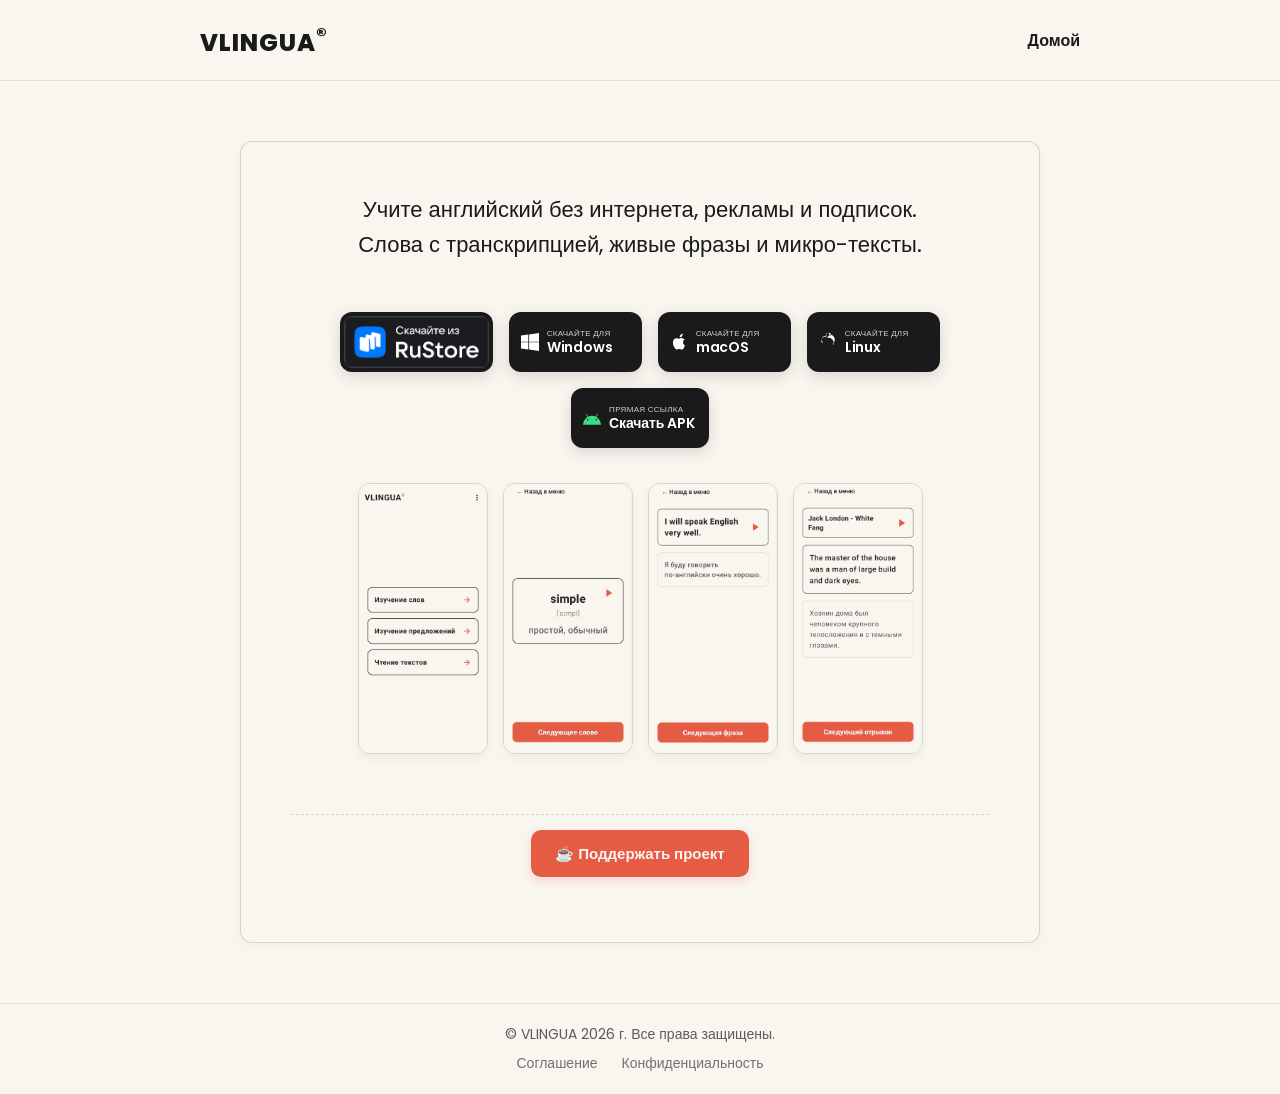
==== commit c0ea0a50: "Add release" ====
--- a/index.html
+++ b/index.html
@@ -51,7 +51,7 @@
                 </div>
           </a>
           
-          <a href="https://github.com/Vlingua/vlingua/releases/download/v1.0.0/vlingua-v1.0.0.tar" class="rustore-btn" download>
+          <a href="https://github.com/Vlingua/vlingua/releases/download/v1.0.0/vlingua-v1.0.0-x86_64.AppImage" class="rustore-btn" download>
               <div class="desktop-badge-content">
                   <svg class="badge-svg-icon" viewBox="0 0 24 24" fill="currentColor">
                       <path d="M12 .003c-.947 0-1.84.185-2.613.518.528.28 1.05.65 1.54.1.284-.316.666-.518 1.073-.518.91 0 1.64.848 1.64 1.91 0 .152-.016.3-.045.443.435-.098.892-.15 1.36-.15 3.328 0 6.012 3.018 6.012 6.75 0 2.227-.96 4.195-2.457 5.437.318.523.58 1.11.758 1.734a5.952 5.952 0 0 0 .546-2.434c0-4.142-3.08-7.5-6.88-7.5-.544 0-1.07.07-1.574.2a2.38 2.38 0 0 0-.256-.995c.57-.406 1.084-.95 1.516-1.597.5-.75 1.03-1.026 1.637-.624.167.112.372.18.594.18.636 0 1.15-.556 1.15-1.24 0-.498-.344-.916-.813-1.134.196-.403.313-.865.313-1.353 0-1.636-1.124-2.96-2.512-2.96-.34 0-.663.08-.952.225A5.823 5.822 0 0 0 12 .003zm-2.072 2.1c-.636 0-1.15.556-1.15 1.24 0 .343.13.65.342.883-.1.144-.183.3-.247.465a3.42 3.42 0 0 0-1.465-.333c-2.146 0-3.882 1.942-3.882 4.346 0 1.277.487 2.417 1.277 3.238-.172.548-.28 1.134-.316 1.74a4.417 4.417 0 0 1-1.396-3.237c0-2.8 1.96-5.074 4.377-5.074.453 0 .887.08 1.293.227a1.472 1.472 0 0 0 1.168-1.24c0-.14.02-.27.05-.4-.282-.162-.49-.452-.49-.795 0-.5.222-.924.53-.133-.11-.295-.175-.494-.175zM12 8.253c4.274 0 7.74 3.802 7.74 8.5 0 .914-.132 1.8-.372 2.637-.68 2.37-2.484 4.148-4.75 4.544a8.777 8.777 0 0 1-5.234 0c-2.266-.396-4.07-2.173-4.75-4.544a10.07 10.07 0 0 1-.373-2.637c0-4.698 3.466-8.5 7.74-8.5zm0 1.5c-3.327 0-6.022 3.13-6.022 7 0 .62.083 1.218.234 1.785.495 1.865 1.928 3.277 3.666 3.59a6.837 8.8 0 0 0 4.244 0c1.738-.313 3.17-1.725 3.666-3.59.15-.567.234-1.166.234-1.785 0-3.87-2.695-7-6.022-7z"/>
--- a/src/styles.css
+++ b/src/styles.css
@@ -157,6 +157,8 @@
     box-shadow: 0 4px 15px rgba(26, 26, 26, 0.15);
     transition: all 0.3s ease;
     text-decoration: none;
+    box-sizing: border-box;
+    flex-shrink: 0; 
 }
 
 .rustore-btn:hover {
@@ -178,24 +180,26 @@
     align-items: center;
     margin-top: 50px;       
     margin-bottom: 20px;    
-    width: 100%;            
+    width: 100%;
+    gap: 10px;
+    flex-wrap: wrap;    
 }
 
 .desktop-badge-content {
     display: flex;
     align-items: center;
     height: 52px;
-    min-width: 145px;
-    padding: 0 16px 0 12px;
+    min-width: 125px;
+    padding: 0 10px 0 8px;
     box-sizing: border-box;
     font-family: 'Poppins', sans-serif;
     color: #FFFFFF;
 }
 
 .badge-svg-icon {
-    width: 24px;
-    height: 24px;
-    margin-right: 12px;
+    width: 18px;
+    height: 18px;
+    margin-right: 8px;
     flex-shrink: 0;
 }
 
@@ -208,17 +212,17 @@
 }
 
 .badge-sub-text {
-    font-size: 9px;
+    font-size: 8px;
     font-weight: 400;
     text-transform: uppercase;
-    letter-spacing: 0.5px;
+    letter-spacing: 0.3px;
     opacity: 0.8;
 }
 
 .badge-main-text {
-    font-size: 18px;
+    font-size: 14px;
     font-weight: 600;
-    letter-spacing: -0.2px;
+    letter-spacing: -0.1px;
     margin-top: 1px;
 }
 
@@ -230,7 +234,7 @@
     }
     .rustore-btn, .desktop-badge-content {
         width: 100%;
-        max-width: 220px;
+        max-width: 200px;
     }
 }
 
